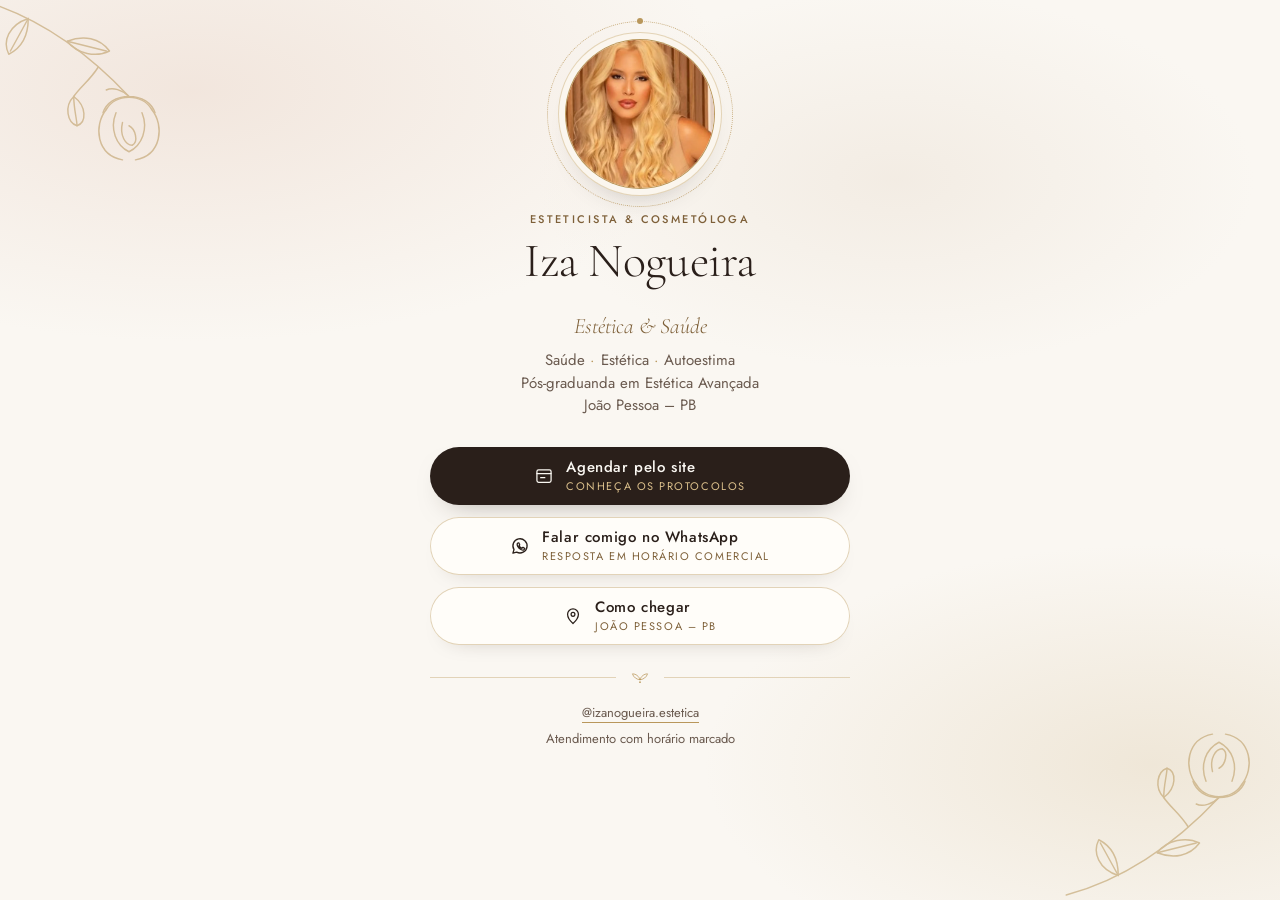
==== links/index.html @ 26d5296b "Landing page e página de links da Iza Nogueira | Estética & Saúde Co-Authored-By: Claude Fable 5.1 <" ====
<!doctype html>
<html lang="pt-BR">
<head>
  <meta charset="utf-8">
  <meta name="viewport" content="width=device-width, initial-scale=1, viewport-fit=cover">
  <title>Iza Nogueira | Links</title>
  <meta name="description" content="Iza Nogueira, esteticista e cosmetóloga em João Pessoa. Agende sua avaliação pelo site ou fale direto pelo WhatsApp.">
  <meta name="robots" content="noindex, follow">
  <meta name="theme-color" content="#FAF7F2">
  <meta name="color-scheme" content="light">

  <!-- Quando tiver domínio próprio, troque https://abelfluxia.github.io/iza-estetica/ pelo domínio real. -->
  <meta property="og:type" content="website">
  <meta property="og:locale" content="pt_BR">
  <meta property="og:title" content="Iza Nogueira · Estética &amp; Saúde">
  <meta property="og:description" content="Agende sua avaliação pelo site ou fale direto pelo WhatsApp.">
  <meta property="og:url" content="https://abelfluxia.github.io/iza-estetica/links/">
  <meta property="og:image" content="https://abelfluxia.github.io/iza-estetica/assets/og-image.jpg">
  <meta property="og:image:width" content="1200">
  <meta property="og:image:height" content="630">
  <meta name="twitter:card" content="summary_large_image">

  <link rel="icon" href="../assets/favicon.svg" type="image/svg+xml">
  <link rel="apple-touch-icon" href="../assets/apple-touch-icon.png">
  <link rel="preconnect" href="https://fonts.googleapis.com">
  <link rel="preconnect" href="https://fonts.gstatic.com" crossorigin>
  <link href="https://fonts.googleapis.com/css2?family=Cormorant+Garamond:ital,wght@0,300;0,400;1,300&family=Jost:wght@400;500&display=swap" rel="stylesheet">
  <link rel="preload" as="image" href="../assets/iza-retrato.webp" type="image/webp" fetchpriority="high">

  <style>
    :root {
      --bg: #FAF7F2; --bg-alt: #F2EBE2; --ink: #2A1F1A; --ink-2: #6A5A4F;
      --gold: #B9975B; --gold-text: #7E6039; --gold-soft: #E2D3B8; --nude: #EBD8CC; --white: #FFFDF9; --wa: #25D366;
      --display: "Cormorant Garamond", Georgia, serif; --sans: "Jost", system-ui, sans-serif;
      --ease: cubic-bezier(.2,.7,.2,1);
    }
    *, *::before, *::after { box-sizing: border-box; }
    html { -webkit-text-size-adjust: 100%; }
    body {
      margin: 0; min-height: 100svh;
      background: var(--bg); color: var(--ink);
      font: 400 1rem/1.5 var(--sans);
      -webkit-font-smoothing: antialiased;
      display: flex; flex-direction: column; align-items: center;
      padding: calc(40px + env(safe-area-inset-top)) 20px calc(28px + env(safe-area-inset-bottom));
      position: relative; overflow-x: hidden;
    }
    /* textura "mármore" sutil: manchas suaves em nude e areia */
    body::before {
      content: ""; position: fixed; inset: 0; z-index: -1; pointer-events: none;
      background:
        radial-gradient(60% 40% at 15% 10%, rgba(235,216,204,.55), transparent 70%),
        radial-gradient(50% 35% at 90% 85%, rgba(226,211,184,.45), transparent 70%),
        radial-gradient(40% 30% at 70% 20%, rgba(242,235,226,.9), transparent 70%),
        var(--bg);
    }
    a { color: inherit; text-decoration: none; }
    :focus-visible { outline: 2px solid var(--gold-text); outline-offset: 3px; border-radius: 999px; }

    .rose { position: fixed; width: 190px; color: var(--gold); opacity: .55; pointer-events: none; z-index: -1; }
    .rose--tl { left: -58px; top: -14px; transform: rotate(180deg) scaleX(-1); }
    .rose--br { right: -50px; bottom: -8px; }
    @media (min-width: 720px) { .rose { width: 260px; } .rose--tl { left: -40px; } .rose--br { right: -30px; } }

    .card { width: 100%; max-width: 420px; display: flex; flex-direction: column; align-items: center; text-align: center; }

    .avatar { position: relative; width: 148px; height: 148px; margin-bottom: 26px; }
    .avatar img {
      width: 100%; height: 100%; object-fit: cover; object-position: 50% 20%; border-radius: 50%; display: block;
      filter: sepia(.06) saturate(1.05) contrast(.97);
      box-shadow: 0 0 0 1px var(--gold), 0 0 0 7px var(--bg), 0 0 0 8px var(--gold-soft), 0 18px 32px -20px rgba(42,31,26,.45);
    }
    .avatar::after {
      content: ""; position: absolute; left: 50%; top: -22px; width: 6px; height: 6px; margin-left: -3px;
      border-radius: 50%; background: var(--gold);
    }
    .avatar::before {
      content: ""; position: absolute; inset: -19px; border-radius: 50%;
      border: 1px dotted var(--gold); opacity: .75;
    }

    .eyebrow { font: 500 .6875rem/1 var(--sans); letter-spacing: .22em; text-transform: uppercase; color: var(--gold-text); margin-bottom: 12px; }
    h1 { margin: 0 0 6px; font: 300 clamp(2.4rem, 11vw, 3rem)/1 var(--display); letter-spacing: -.01em; }
    .sub { font: italic 300 1.375rem/1.2 var(--display); color: var(--gold-text); margin-bottom: 10px; }
    .bio { color: var(--ink-2); font-size: .9375rem; max-width: 34ch; margin: 0 0 30px; text-wrap: pretty; }
    .bio .dot { color: var(--gold); margin: 0 .35em; }

    .links { width: 100%; display: grid; gap: 12px; }
    .btn {
      display: flex; align-items: center; justify-content: center; gap: 12px;
      min-height: 58px; padding: 0 22px; border-radius: 999px;
      background: var(--ink); color: var(--bg);
      font: 500 .9375rem/1 var(--sans); letter-spacing: .04em;
      box-shadow: 0 12px 28px -18px rgba(42,31,26,.5);
      transition: transform .2s var(--ease), background-color .2s, box-shadow .2s;
      position: relative;
    }
    .btn svg { width: 20px; height: 20px; flex: 0 0 auto; }
    .btn:hover { transform: translateY(-1px); background: #1C1410; }
    .btn:active { transform: translateY(0); }
    .btn--ghost { background: var(--white); color: var(--ink); box-shadow: inset 0 0 0 1px var(--gold-soft), 0 10px 24px -20px rgba(42,31,26,.4); }
    .btn--ghost:hover { background: var(--white); box-shadow: inset 0 0 0 1px var(--gold), 0 14px 28px -20px rgba(42,31,26,.45); }
    .btn--ghost .wa { color: var(--ink); }
    .btn small { display: block; font: 400 .6875rem/1 var(--sans); letter-spacing: .14em; text-transform: uppercase; color: var(--gold-text); margin-top: 6px; }
    .btn__text { display: grid; text-align: left; }
    .btn--primary .btn__text small { color: #DCC08C; }

    .divider { display: flex; align-items: center; gap: 14px; width: 100%; margin: 26px 0 18px; color: var(--gold); }
    .divider::before, .divider::after { content: ""; flex: 1; height: 1px; background: var(--gold-soft); }
    .divider svg { width: 20px; height: 14px; }

    .foot { color: var(--ink-2); font-size: .8125rem; display: grid; gap: 6px; justify-items: center; }
    .foot a { background-image: linear-gradient(var(--gold), var(--gold)); background-size: 100% 1px; background-repeat: no-repeat; background-position: 0 100%; padding-bottom: 1px; }

    /* telas baixas (iPhone SE, Android compactos): tudo cabe sem rolar */
    @media (max-height: 700px) {
      body { padding-top: calc(28px + env(safe-area-inset-top)); }
      .avatar { width: 124px; height: 124px; margin-bottom: 20px; }
      .avatar::before { inset: -15px; }
      .avatar::after { top: -18px; }
      h1 { font-size: 2.25rem; }
      .sub { font-size: 1.25rem; margin-bottom: 6px; }
      .bio { margin-bottom: 20px; font-size: .875rem; }
      .btn { min-height: 54px; }
      .links { gap: 10px; }
      .divider { margin: 18px 0 12px; }
    }

    .in { opacity: 0; transform: translateY(10px); animation: in .7s var(--ease) forwards; animation-delay: calc(var(--i, 0) * 90ms); }
    @keyframes in { to { opacity: 1; transform: none; } }
    @media (prefers-reduced-motion: reduce) { .in { animation: none; opacity: 1; transform: none; } .btn:hover { transform: none; } }
  </style>
</head>
<body>
  <svg width="0" height="0" style="position:absolute" aria-hidden="true" focusable="false">
    <defs>
      <symbol id="o-rose" viewBox="0 0 160 120">
        <g fill="none" stroke="currentColor" stroke-width=".9" stroke-linecap="round" stroke-linejoin="round">
          <path d="M10 112C40 104 72 86 104 52"/>
          <path d="M42 100C30 96 26 86 30 78 38 82 42 90 42 100Z"/><path d="M42 100 31 80"/>
          <path d="M66 86C76 90 86 88 92 80 84 76 72 78 66 86Z"/><path d="M66 86 90 80"/>
          <path d="M85 70C80 62 74 58 70 52"/>
          <path d="M70 52C64 46 66 36 72 34 78 36 78 46 70 52Z"/><path d="M70 52C70 44 72 38 72 34"/>
          <g transform="translate(-8 -2)">
            <path d="M98 46C90 36 92 18 108 15M126 46C134 36 132 18 116 15"/>
            <path d="M98 46C104 56 120 56 126 46"/>
            <path d="M104 44C100 34 104 24 112 20 120 24 124 34 120 44"/>
            <path d="M108 38C106 30 110 24 114 24 118 26 116 34 112 36"/>
            <path d="M112 54C104 54 98 50 96 44M112 54C120 54 126 50 128 44M112 54C108 58 102 60 98 58"/>
          </g>
        </g>
      </symbol>
      <symbol id="o-leaf" viewBox="128 0 24 16">
        <g fill="none" stroke="currentColor" stroke-width=".9" stroke-linecap="round" stroke-linejoin="round">
          <path d="M140 10C136 10 132 7 131 3 135 3 139 6 140 10ZM140 10C144 10 148 7 149 3 145 3 141 6 140 10Z"/>
          <circle cx="140" cy="13" r="1" fill="currentColor" stroke="none"/>
        </g>
      </symbol>
      <symbol id="i-wa" viewBox="0 0 24 24">
        <g fill="none" stroke="currentColor" stroke-width="1.6" stroke-linecap="round" stroke-linejoin="round">
          <path d="M3.5 20.5l1.3-4.2A8.5 8.5 0 1 1 8 19.3L3.5 20.5z"/>
          <path d="M9.2 8.6c.2-.4.4-.4.7-.4h.5c.2 0 .4.1.5.4l.7 1.6c.1.2 0 .4-.1.6l-.5.6c-.1.1-.1.3 0 .5a6 6 0 0 0 2.9 2.7c.2.1.4.1.5-.1l.6-.7c.2-.2.4-.2.6-.1l1.6.8c.3.1.4.3.4.5-.1.8-.6 1.6-1.4 1.8-.8.3-1.8.1-3.1-.6a9.5 9.5 0 0 1-3.8-3.7c-.7-1.3-.9-2.3-.6-3.1z"/>
        </g>
      </symbol>
      <symbol id="i-site" viewBox="0 0 24 24">
        <g fill="none" stroke="currentColor" stroke-width="1.5" stroke-linecap="round" stroke-linejoin="round">
          <rect x="3.5" y="4.5" width="17" height="15" rx="2"/>
          <path d="M3.5 9h17M8 14h5"/>
        </g>
      </symbol>
      <symbol id="i-pin" viewBox="0 0 24 24">
        <g fill="none" stroke="currentColor" stroke-width="1.5" stroke-linecap="round" stroke-linejoin="round">
          <path d="M12 21s-6.5-5.6-6.5-11a6.5 6.5 0 0 1 13 0c0 5.4-6.5 11-6.5 11z"/>
          <circle cx="12" cy="10" r="2.3"/>
        </g>
      </symbol>
      <symbol id="i-ig" viewBox="0 0 24 24">
        <g fill="none" stroke="currentColor" stroke-width="1.5" stroke-linecap="round" stroke-linejoin="round">
          <rect x="3.5" y="3.5" width="17" height="17" rx="4.5"/>
          <circle cx="12" cy="12" r="3.8"/>
          <circle cx="17.2" cy="6.8" r=".6" fill="currentColor"/>
        </g>
      </symbol>
    </defs>
  </svg>

  <svg class="rose rose--tl" viewBox="0 0 160 120" aria-hidden="true"><use href="#o-rose"/></svg>
  <svg class="rose rose--br" viewBox="0 0 160 120" aria-hidden="true"><use href="#o-rose"/></svg>

  <main class="card">
    <div class="avatar in">
      <picture>
        <source srcset="../assets/iza-retrato.webp" type="image/webp">
        <img src="../assets/iza-retrato.jpg" width="148" height="148" alt="Iza Nogueira, esteticista e cosmetóloga em João Pessoa" fetchpriority="high">
      </picture>
    </div>
    <span class="eyebrow in" style="--i:1">Esteticista &amp; Cosmetóloga</span>
    <h1 class="in" style="--i:2">Iza Nogueira</h1>
    <p class="sub in" style="--i:3">Estética &amp; Saúde</p>
    <p class="bio in" style="--i:4">Saúde<span class="dot">·</span>Estética<span class="dot">·</span>Autoestima<br>Pós-graduanda em Estética Avançada<br>João Pessoa – PB</p>

    <nav class="links" aria-label="Links">
      <a class="btn btn--primary in" style="--i:5" href="../" data-origem="links-site">
        <svg aria-hidden="true"><use href="#i-site"/></svg>
        <span class="btn__text">Agendar pelo site<small>Conheça os protocolos</small></span>
      </a>
      <a class="btn btn--ghost in" style="--i:6" href="https://wa.me/5583996747355?text=Oi%2C%20Iza!%20Vim%20pelo%20Instagram%20e%20quero%20agendar%20uma%20avalia%C3%A7%C3%A3o.%20Minha%20principal%20queixa%20%C3%A9%3A%20" target="_blank" rel="noopener" data-origem="links-whatsapp">
        <svg class="wa" aria-hidden="true"><use href="#i-wa"/></svg>
        <span class="btn__text">Falar comigo no WhatsApp<small>Resposta em horário comercial</small></span>
      </a>
      <a class="btn btn--ghost in" style="--i:7" href="https://www.google.com/maps/search/Jo%C3%A3o%20Pessoa%2C%20Brazil/@-7.1629,-34.8756,17z?hl=pt-BR" target="_blank" rel="noopener" data-origem="links-mapa">
        <svg aria-hidden="true"><use href="#i-pin"/></svg>
        <span class="btn__text">Como chegar<small>João Pessoa – PB</small></span>
      </a>
    </nav>

    <div class="divider in" style="--i:8" aria-hidden="true"><svg viewBox="0 0 24 16"><use href="#o-leaf"/></svg></div>

    <footer class="foot in" style="--i:9">
      <a href="https://www.instagram.com/izanogueira.estetica/" target="_blank" rel="noopener">@izanogueira.estetica</a>
      <span>Atendimento com horário marcado</span>
    </footer>
  </main>

  <script>
    // Rastreio opcional (GA4 / Meta Pixel) dos cliques
    document.querySelectorAll('a[data-origem]').forEach(function (a) {
      a.addEventListener('click', function () {
        var o = a.getAttribute('data-origem');
        if (typeof window.gtag === 'function') window.gtag('event', 'link_click', { origem: o });
        if (typeof window.fbq === 'function') window.fbq('trackCustom', 'LinkClick', { origem: o });
      });
    });
  </script>
</body>
</html>
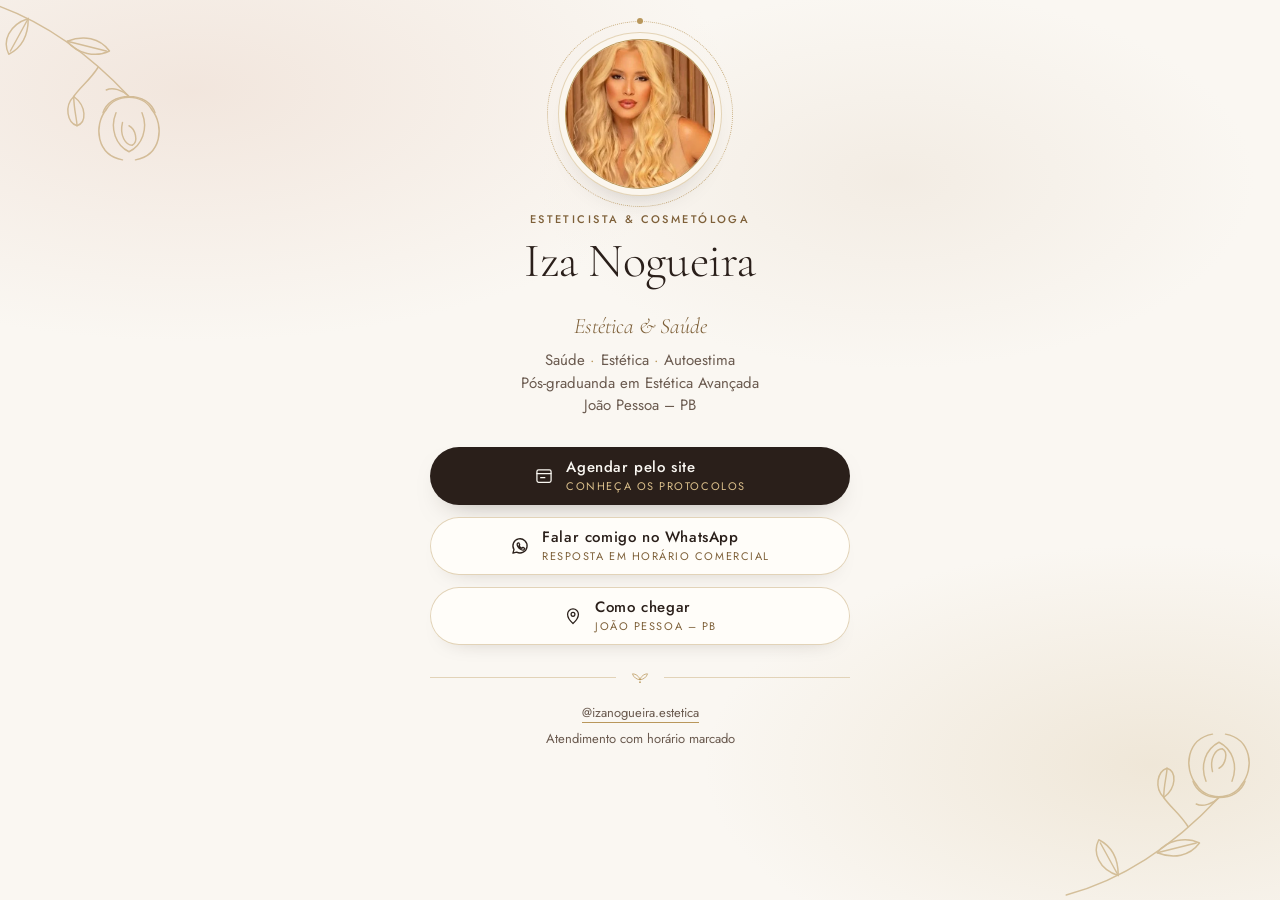
==== commit 2477b8c4: "Foto primeiro no celular, fontes locais, imagens responsivas, mapa sob demanda, galeria pronta Co-Au" ====
--- a/links/index.html
+++ b/links/index.html
@@ -22,12 +22,14 @@
 
   <link rel="icon" href="../assets/favicon.svg" type="image/svg+xml">
   <link rel="apple-touch-icon" href="../assets/apple-touch-icon.png">
-  <link rel="preconnect" href="https://fonts.googleapis.com">
-  <link rel="preconnect" href="https://fonts.gstatic.com" crossorigin>
-  <link href="https://fonts.googleapis.com/css2?family=Cormorant+Garamond:ital,wght@0,300;0,400;1,300&family=Jost:wght@400;500&display=swap" rel="stylesheet">
-  <link rel="preload" as="image" href="../assets/iza-retrato.webp" type="image/webp" fetchpriority="high">
+  <link rel="preload" as="font" href="../assets/fonts/cormorant-garamond.woff2" type="font/woff2" crossorigin>
+  <link rel="preload" as="font" href="../assets/fonts/jost.woff2" type="font/woff2" crossorigin>
+  <link rel="preload" as="image" href="../assets/iza-retrato-400.webp" type="image/webp" fetchpriority="high">
 
   <style>
+    @font-face { font-family: "Cormorant Garamond"; font-style: normal; font-weight: 300 700; font-display: swap; src: url("../assets/fonts/cormorant-garamond.woff2") format("woff2"); }
+    @font-face { font-family: "Cormorant Garamond"; font-style: italic; font-weight: 300 700; font-display: swap; src: url("../assets/fonts/cormorant-garamond-italic.woff2") format("woff2"); }
+    @font-face { font-family: "Jost"; font-style: normal; font-weight: 100 900; font-display: swap; src: url("../assets/fonts/jost.woff2") format("woff2"); }
     :root {
       --bg: #FAF7F2; --bg-alt: #F2EBE2; --ink: #2A1F1A; --ink-2: #6A5A4F;
       --gold: #B9975B; --gold-text: #7E6039; --gold-soft: #E2D3B8; --nude: #EBD8CC; --white: #FFFDF9; --wa: #25D366;
@@ -190,8 +192,8 @@
   <main class="card">
     <div class="avatar in">
       <picture>
-        <source srcset="../assets/iza-retrato.webp" type="image/webp">
-        <img src="../assets/iza-retrato.jpg" width="148" height="148" alt="Iza Nogueira, esteticista e cosmetóloga em João Pessoa" fetchpriority="high">
+        <source srcset="../assets/iza-retrato-400.webp" type="image/webp">
+        <img src="../assets/iza-retrato-400.jpg" width="148" height="148" alt="Iza Nogueira, esteticista e cosmetóloga em João Pessoa" fetchpriority="high">
       </picture>
     </div>
     <span class="eyebrow in" style="--i:1">Esteticista &amp; Cosmetóloga</span>
